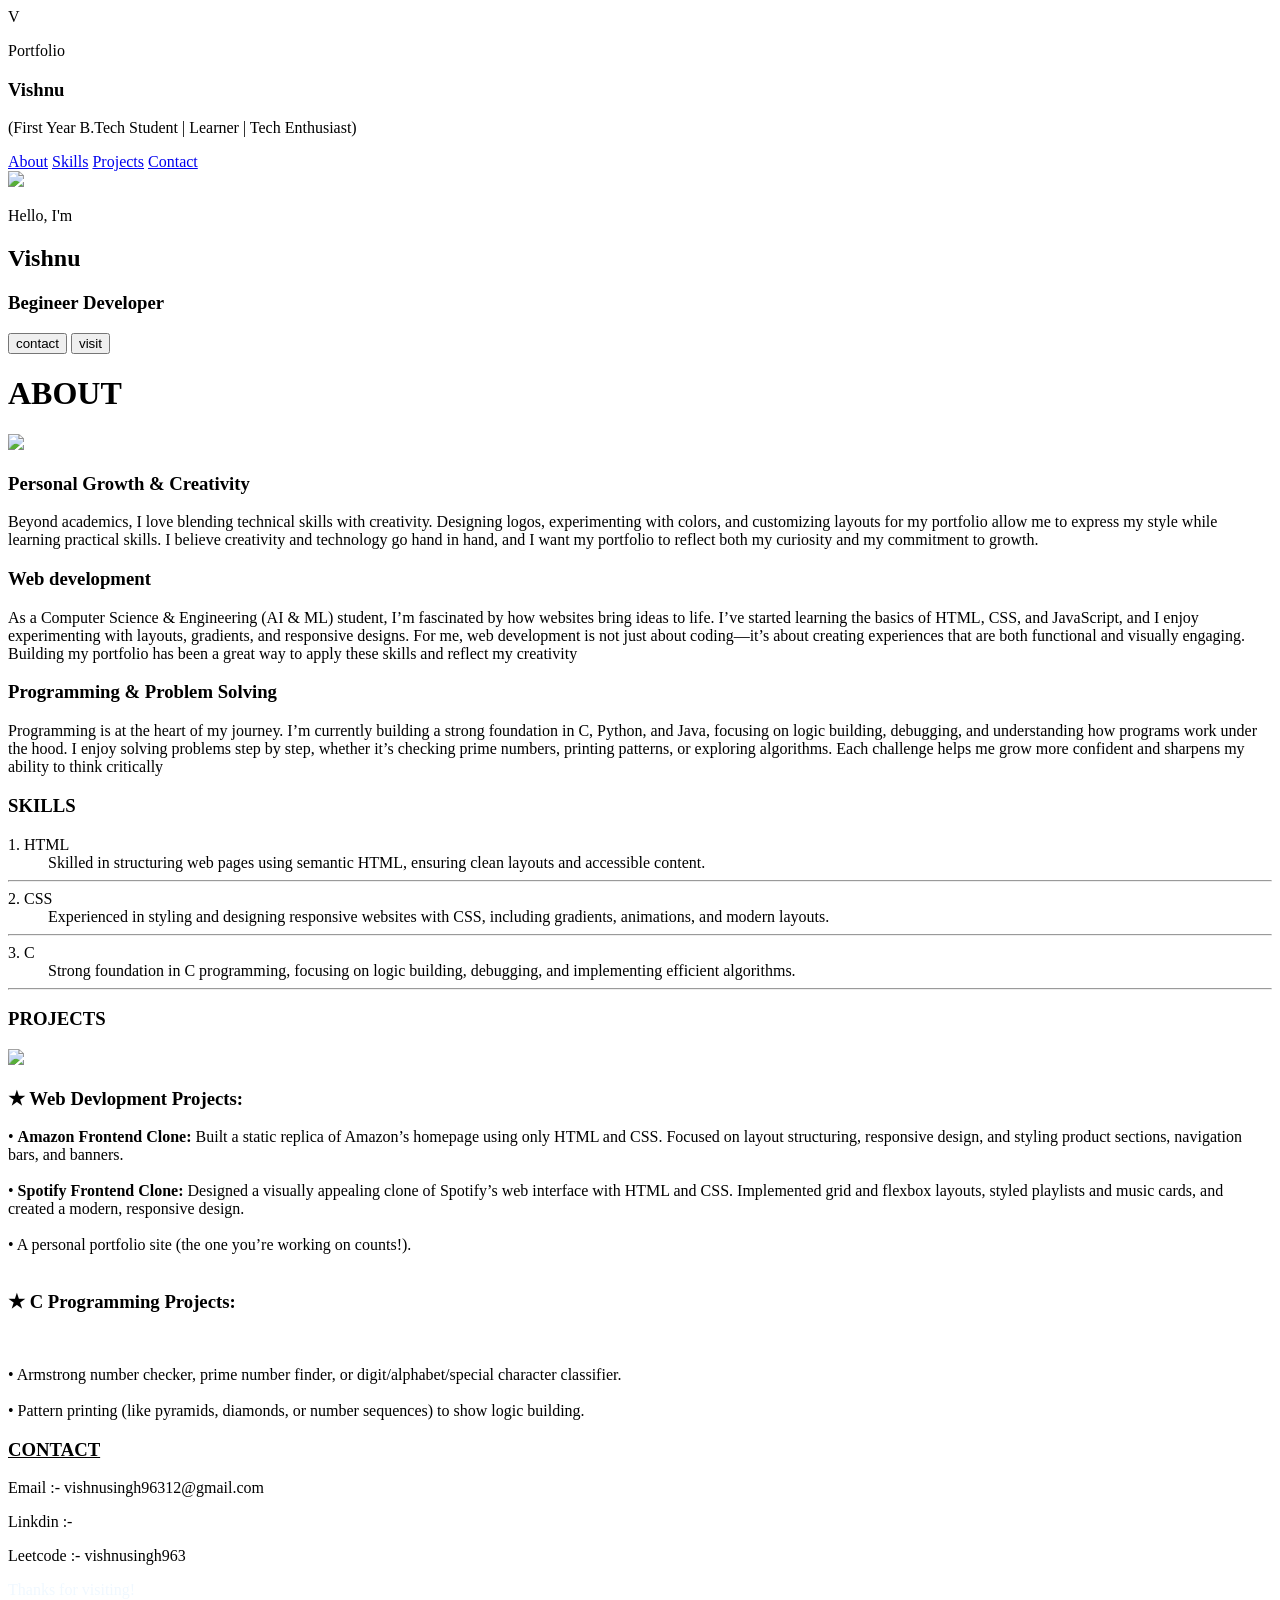
==== index.html @ 3d51f284 "Add files via upload" ====
<!DOCTYPE html>
<html lang="en">
<head>
    <meta charset="UTF-8">
    <meta name="viewport" content="width=device-width, initial-scale=1.0">
    <title>Portfolio</title>
    <link rel="stylesheet" href="portfolio.css">
</head>
<body>
    <!-- nav -->
    <div class="nav">
        <div class="logo">V</div>
        <div class="name">
            <p>Portfolio</p>
            <h3>Vishnu</h3>
            <p>(First Year B.Tech Student | Learner | Tech Enthusiast)</p>
             
        </div>
        <div class="menu">
                <a href="#about">About</a>
                <a href="#skill">Skills</a>
                <a href="#projects">Projects</a>
                <a href="#contact">Contact</a>
        </div>
    </div>
    <!-- port -->
    <div class="content">
        <div class="port">
        <div>
            <img src="profile.jpeg" class="pic">
        </div>
        <div class="A">
            <p>Hello, I'm</p>
            <h2>Vishnu</h2>
            <h3>Begineer Developer</h3>
            <div class="click">
            <button href="#contact">contact</button> <button>visit</button>
            </div>
        </div>
        </div>
    </div>
    <!-- about -->

        
    <div id="about">
        <div class="AS">
    <h1 class="head">ABOUT</h1>
    <!-- img -->
     <img src="side.jpeg" class="side">
     </div>
     <!-- about section -->
      <div class="awt">
        <div class="aiml">
            <h3>Personal Growth & Creativity</h3>
            <p>Beyond academics, I love blending technical skills with creativity. Designing logos, experimenting with colors, and customizing layouts for my portfolio allow me to express my style while learning practical skills. I believe creativity and technology go hand in hand, and I want my portfolio to reflect both my curiosity and my commitment to growth.</p>
        </div>
        <div class="web"> 
            <h3>Web development</h3>
            <p>As a Computer Science & Engineering (AI & ML) student, I’m fascinated by how websites bring ideas to life. I’ve started learning the basics of HTML, CSS, and JavaScript, and I enjoy experimenting with layouts, gradients, and responsive designs. For me, web development is not just about coding—it’s about creating experiences that are both functional and visually engaging. Building my portfolio has been a great way to apply these skills and reflect my creativity</p>
        </div>
        <div class="tech">
            <h3>Programming & Problem Solving</h3>
            <p>Programming is at the heart of my journey. I’m currently building a strong foundation in C, Python, and Java, focusing on logic building, debugging, and understanding how programs work under the hood. I enjoy solving problems step by step, whether it’s checking prime numbers, printing patterns, or exploring algorithms. Each challenge helps me grow more confident and sharpens my ability to think critically</p>
        </div>
        </div>
    </div>

    <!-- skills -->
     <!--  -->
     <div id="skill">
        <h3 class="heads">SKILLS</h3> 
        <div class="S">
            <dl>
      <dt class="x">1. HTML</dt>
      <dd>Skilled in structuring web pages using semantic HTML, ensuring clean layouts and accessible content.</dd><hr>
      <dt class="y">2. CSS</dt>
      <dd>Experienced in styling and designing responsive websites with CSS, including gradients, animations, and modern layouts.</dd><hr>
      <dt class="z">3. C</dt>
      <dd>Strong foundation in C programming, focusing on logic building, debugging, and implementing efficient algorithms.
      </dd><hr>
      </dl>
        </div>
     </div>

     <!-- experience -->

     <div id="projects">
        <div class="ps">
        <h3 class="head">PROJECTS</h3>
        <img src="project.jpeg" class="pro">
        </div>
        
        <div class="P">
            <h3 class="W">★ Web Devlopment Projects:</h3>
            <p>• <strong>Amazon Frontend Clone:</strong> Built a static replica of Amazon’s homepage using only HTML and CSS. Focused on layout structuring, responsive design, and styling product sections, navigation bars, and banners.<br><br>
            • <strong>Spotify Frontend Clone:</strong> Designed a visually appealing clone of Spotify’s web interface with HTML and CSS. Implemented grid and flexbox layouts, styled playlists and music cards, and created a modern, responsive design.<br><br>
            • A personal portfolio site (the one you’re working on counts!).<br><br>
            </p>
            

            <h3 class="W">★ C Programming Projects:</h3><br>
<p>• Armstrong number checker, prime number finder, or digit/alphabet/special character classifier.<br><br>
• Pattern printing (like pyramids, diamonds, or number sequences) to show logic building.</p>


  

        </div>

     </div>


    
     <!-- contact -->
      <div id="contact">
        <h3 class="headss"><u>CONTACT</u></h3>
        <p class="o">Email :-   vishnusingh96312@gmail.com</p>
        <p class="o">Linkdin :- </p>
        <p class="o">Leetcode :- vishnusingh963</p>

      </div>



    <footer>
        <p style="color: aliceblue;">Thanks for visiting!</p>
    </footer>
    <!-- <marquee behaviour="slide" direction="right" class="markquee">Thanks for visiting.</marquee> -->
</body>
</html>
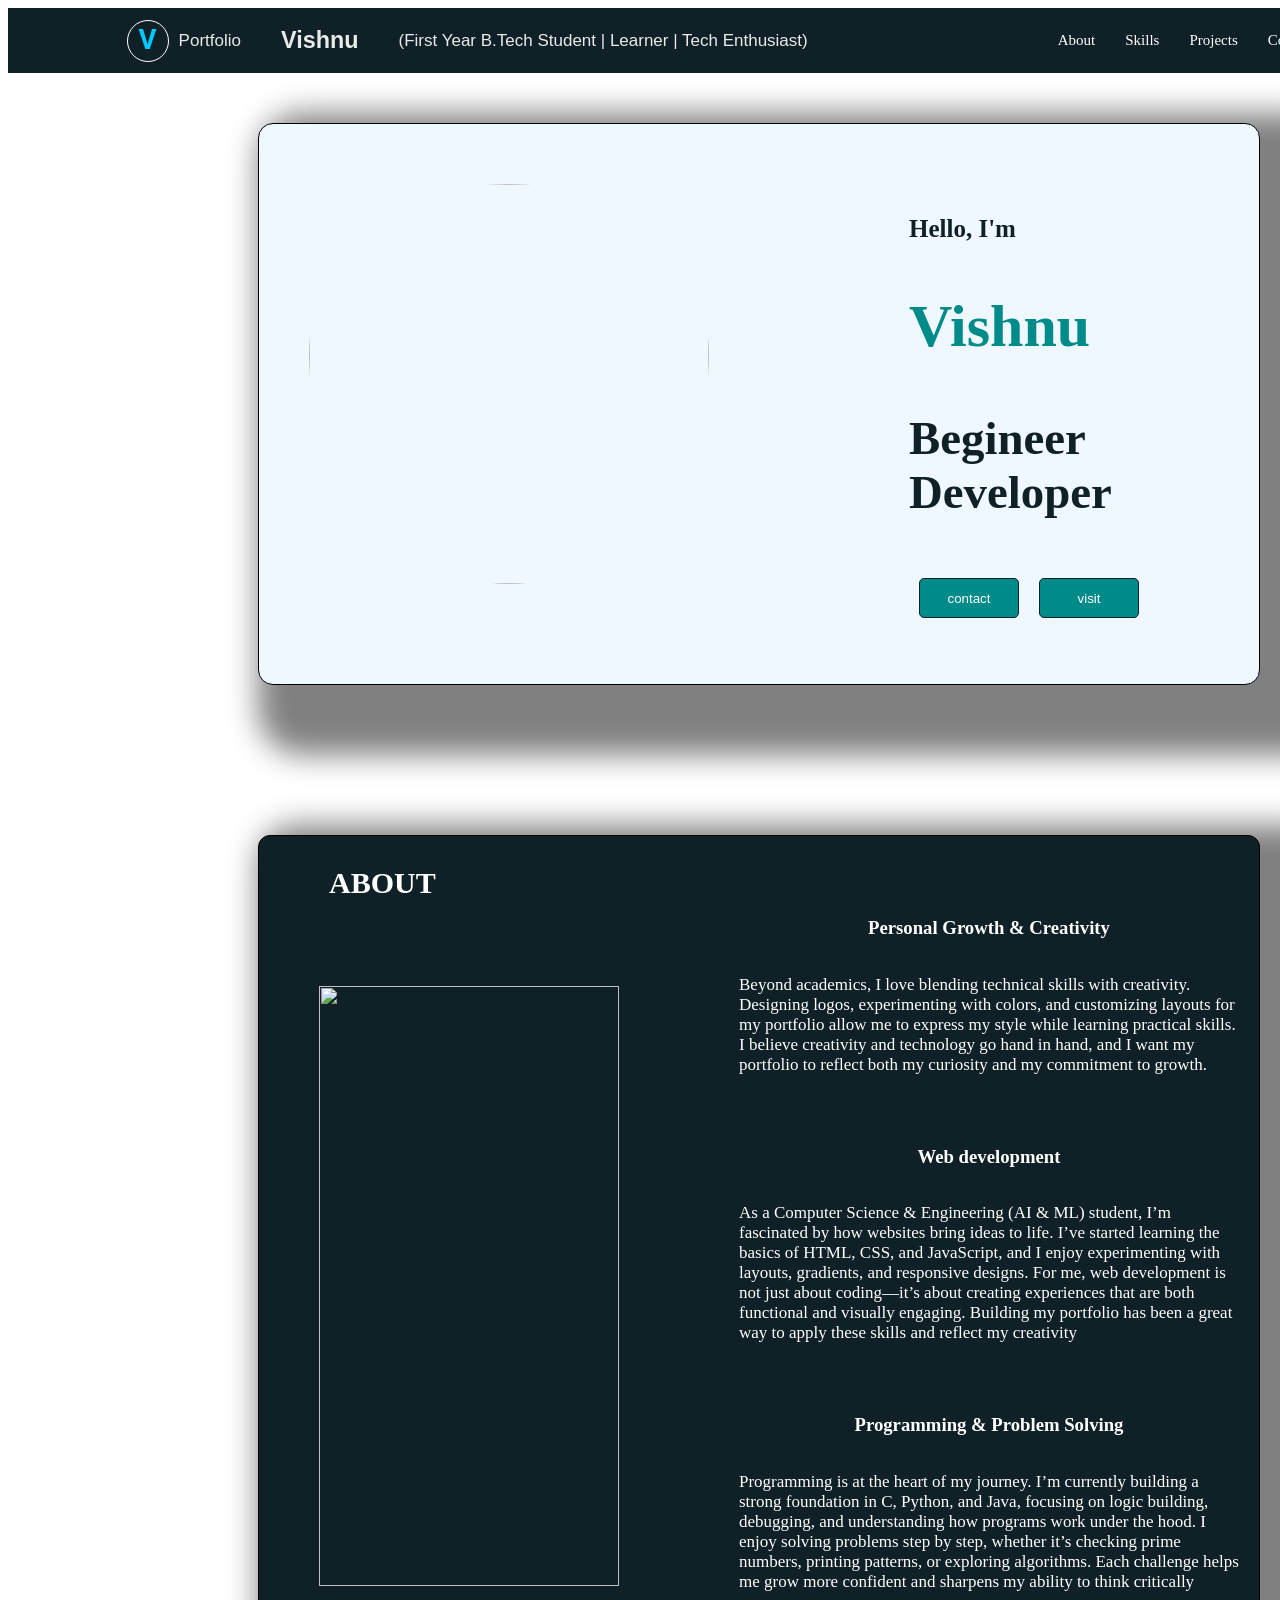
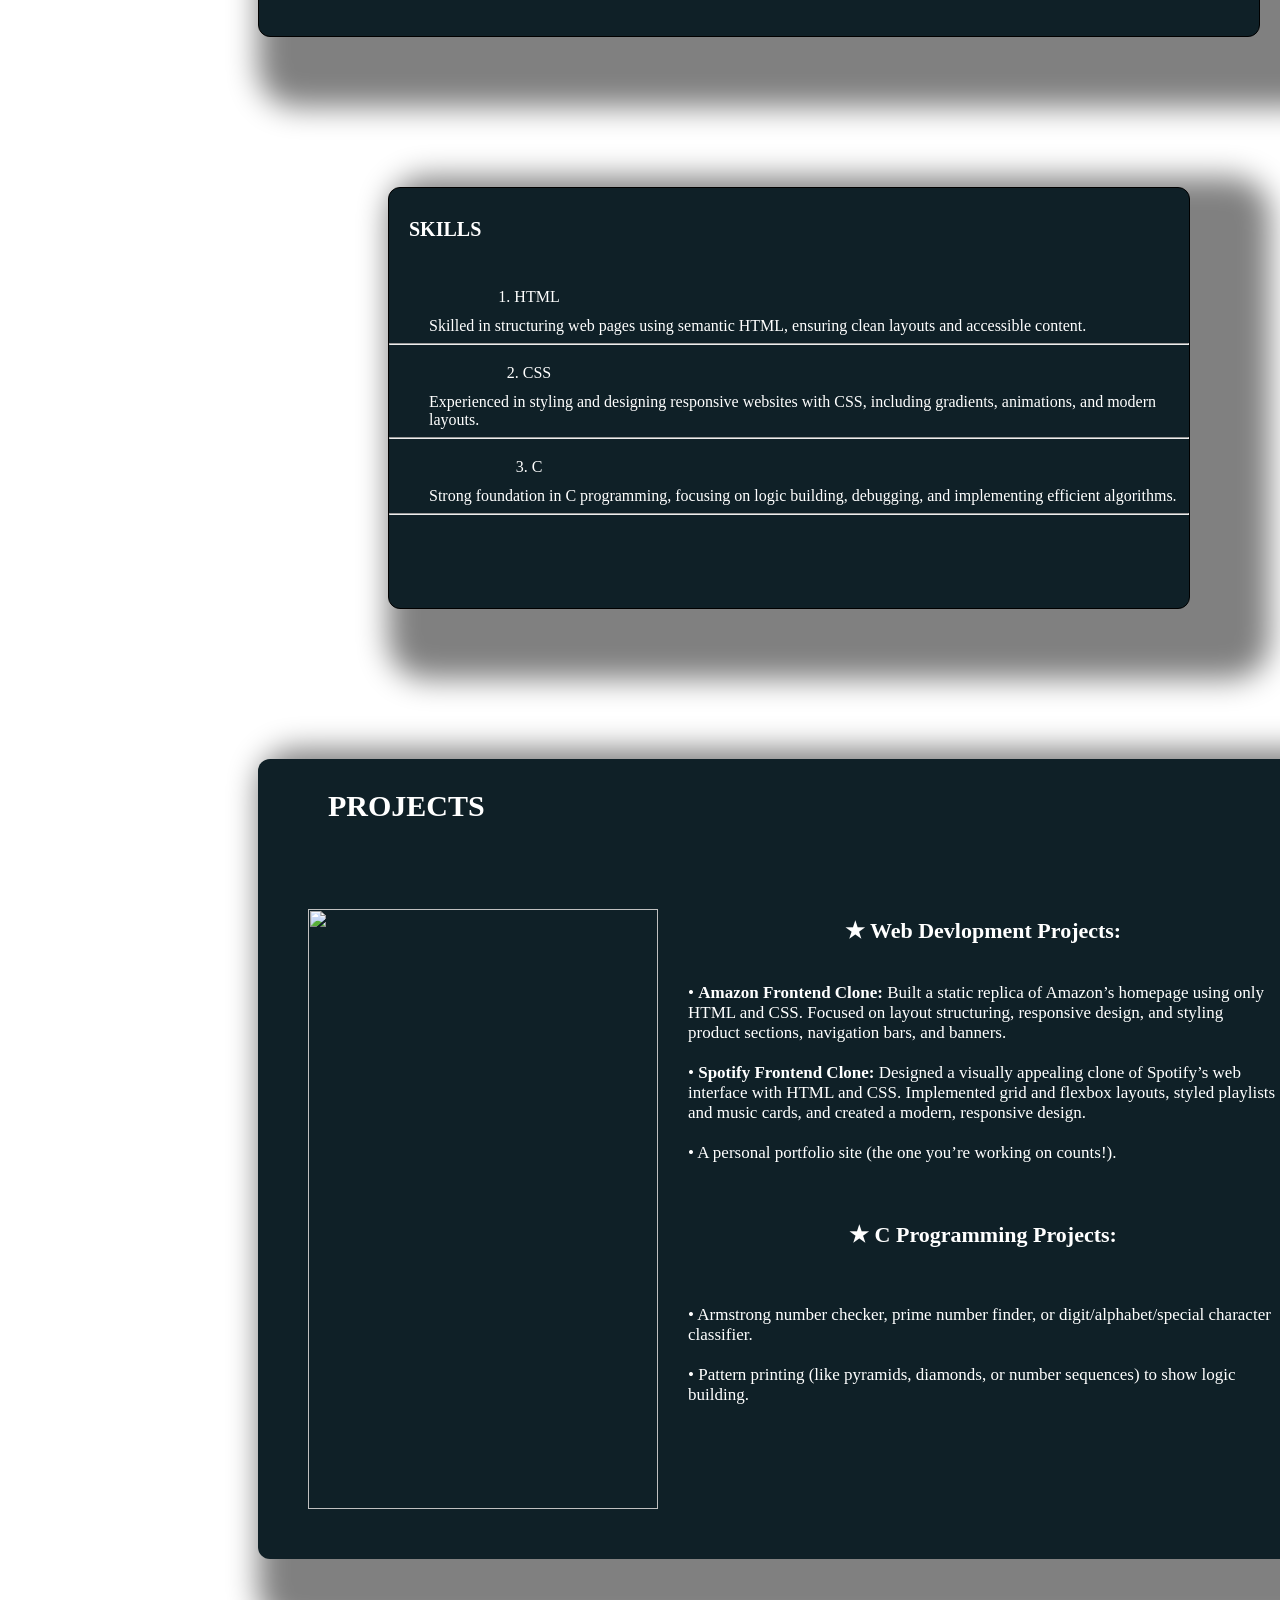
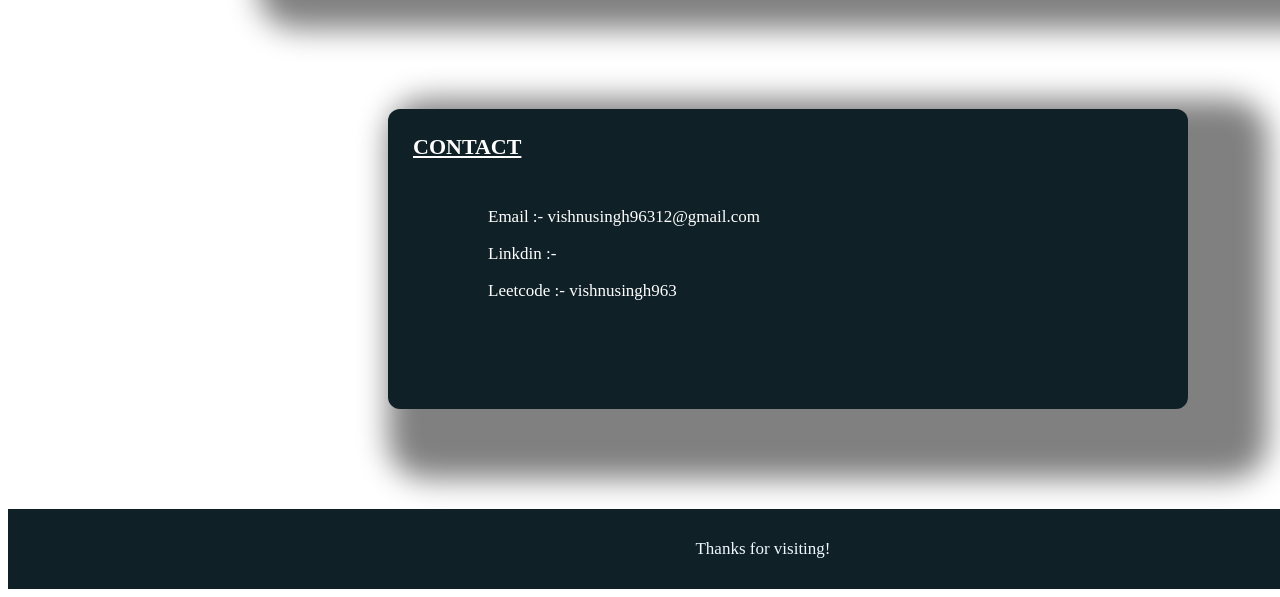
==== commit 3f853c37: "Update index.html" ====
--- a/index.html
+++ b/index.html
@@ -4,7 +4,7 @@
     <meta charset="UTF-8">
     <meta name="viewport" content="width=device-width, initial-scale=1.0">
     <title>Portfolio</title>
-    <link rel="stylesheet" href="portfolio.css">
+    <link rel="stylesheet" href="portfolio/style.css">
 </head>
 <body>
     <!-- nav -->
@@ -128,3 +128,5 @@
     <!-- <marquee behaviour="slide" direction="right" class="markquee">Thanks for visiting.</marquee> -->
 </body>
 </html>
+
+
--- a/portfolio/style.css
+++ b/portfolio/style.css
@@ -0,0 +1,278 @@
+.nav {
+            background-color:#0F2027;
+            color: #EAEAEA;
+            height: 65px;
+            display: inline-flex;
+            flex-direction: row;
+            align-items: center;    
+            justify-content: center;
+            padding-left: 10px;
+            width: 1500px;
+            margin-top: 0px;
+            position: sticky;
+            top: 0;
+        }
+        a {
+            text-decoration: none;
+            color: white;
+            font-size: 15px;
+            padding-right: 15px;
+        }
+        p {
+            padding-right: 0px;
+            font-size: 17px;;
+        }
+        .menu {
+            display: flex;
+            flex-direction: row;
+            gap: 15px;
+            padding-right: 80px;
+        }
+        .menu:hover {
+            cursor: pointer;
+            
+        }
+        .name {
+            display: flex;
+            flex-direction: row;
+            align-items: center;
+            justify-content: center;
+            gap: 40px;
+            padding-left: 10px;
+            padding-right: 250px;
+            font-size: 20px;
+            font-family:'Trebuchet MS', 'Lucida Sans Unicode', 'Lucida Grande', 'Lucida Sans', Arial, sans-serif;
+        }
+        .logo {
+            font-size: 30px;
+            color: #00C9FF;
+            font-weight: bold;
+            font-family:'Courier New', Courier, monospace;
+            border: 1px solid white;
+            border-radius: 50%;
+            height: 40px;
+            width: 40px;
+            display: flex;
+            align-items: center;    
+            justify-content: center;
+            background-color: #0F2027;
+            }
+
+            .pic{
+                padding-top: 60px;
+                border: 1px transparent;
+                border-radius: 50%;
+                height: 400px;
+                width: 400px;
+                /* object-fit: cover; */
+                margin-bottom: 100px;
+            }
+            /* .pic:hover {
+                /* box-shadow: 5px 5px 5px 5px black; */
+                /* height: 410px; */
+                /* width: 410px; 
+            } */
+
+            .port {
+                display: flex;
+                width: 1000px;
+                justify-content: center;
+                align-items: center;
+                margin-top: 50px;
+                margin-left: 250px;
+                border: 0.5px solid black;
+                border-radius: 15px;
+                background-color: aliceblue;
+                box-shadow: 40px 30px 30px 40px grey;
+            }
+            .A {
+                padding-left: 200px;
+                width: 300px;
+                color:#0F2027;
+                font-weight: bolder;
+                font-size: 40px;
+            }
+
+            .A h2{
+                color:darkcyan;
+            }
+
+            .A p{
+                font-size: 25px;
+            }
+
+
+            button{
+                margin-left: 10px;
+                background-color:darkcyan;
+                border: 1px solid #0F2027;
+                border-radius: 5px;
+                color:white;
+                height: 40px;
+                width: 100px;
+            }
+            #about{
+                height: 800px;
+                width: 1000px;
+                margin-left: 250px;
+                border: 0.5px solid black;
+                border-radius: 12px;
+                display: flex;
+                flex-direction: row;
+                margin-top: 150px;
+                background-color: #0F2027;
+                box-shadow: 40px 30px 30px 40px grey;
+                
+
+            }
+            .head {
+                font-family: 'Times New Roman', Times, serif;
+                font-weight: bolder;
+                font-size: 30px;
+                color: white;
+                padding: 30px;
+                padding-left: 70px;
+                margin: 0px;
+                height: 50px; 
+            }
+            .side {
+                height: 600px;
+                width: 300px;
+                margin-left: 60px;
+                margin-top: 40px;
+            }
+            .awt {
+                display: flex;
+                flex-direction: column;
+                justify-content: center;
+                align-items: center;
+                margin: 100px;
+            }
+
+            .aiml, .web, .tech {
+                width: 500px;
+                height: 250px;
+                border: 0.5px transparent;
+                margin-top: 35px;
+                color: white;
+                display: flex;
+                flex-direction: column;
+                align-items: center;
+                justify-content: center;
+                padding-left: 20px;
+            }
+            .aiml:hover, .web:hover, .tech:hover{
+                border: 0.1px solid white;
+                background-color: #2A3F47;
+                /* font-size: 12px; */
+                /* width: 550px; */
+                /* height: 300px; */
+            }
+           
+            #skill{
+                margin-top: 150px;
+                height: 420px;
+                width:  800px;
+                border: 0.5px solid black;
+                border-radius: 12px;
+                margin-left: 380px;
+                background-color: #0F2027;
+                box-shadow: 40px 30px 30px 40px grey;
+            }
+            .heads {
+                font-size: 20px;
+                color: white;
+                padding-top: 10px;
+                padding-left: 20px;
+            }
+            .S {
+                display: flex;
+                flex-direction: column;
+                align-items: center;
+                justify-content: space-around;
+                color: white;
+            }
+            .x, .y, .z{
+                height: 40px;
+                width: 80px;
+                border: 1px transparent;
+                display: flex;
+                align-items: center;
+                justify-content: center;
+                padding-left: 100px;
+                padding-right: 100px; 
+            }
+            /* dt {
+                padding-left: 100px;
+                padding-right: 100px; 
+            } */
+            .x:hover, .y:hover, .z:hover{
+                border: 0.2px solid white;
+                font-size: 14px;
+                background-color: #2A3F47;
+            }
+
+            /* contact */
+
+            #contact{
+                height: 300px;
+                width: 800px;
+                background-color:#0F2027;
+                border: 1px transparent;
+                border-radius: 12px;
+                margin-top: 150px;
+                margin-left: 380px;
+                box-shadow: 40px 30px 30px 40px grey;
+                color: white;
+            }
+            .headss{
+                padding: 25px;
+                font-size: 22px;
+            }
+
+            .o {
+                color: white;
+                margin-left: 100px;
+            }
+
+            #projects{
+                height: 800px;
+                width: 1050px;
+                background-color:#0F2027;
+                border: 1px transparent;
+                border-radius: 12px;
+                margin-top: 150px;
+                margin-left: 250px;
+                box-shadow: 40px 30px 30px 40px grey;
+                color: white;
+                display: flex;
+                flex-direction: row;
+            }
+            .pro{
+                padding-top: 40px;
+                padding-left: 50px;
+                height: 600px;
+                width: 350px;
+            }
+            .P{
+                display: flex;
+                flex-direction: column;
+                align-items: center;
+                justify-content: center;
+                padding: 30px;
+            }
+            .W{
+                font-size: 22px;
+            }
+
+            footer {
+                margin-top: 100px;
+                /* position: fixed; */
+                bottom: 0px;
+                height: 80px;
+                width: 1510px;
+                background-color: #0F2027;
+                display: flex;
+                align-items: center;
+                justify-content: center;
+            }
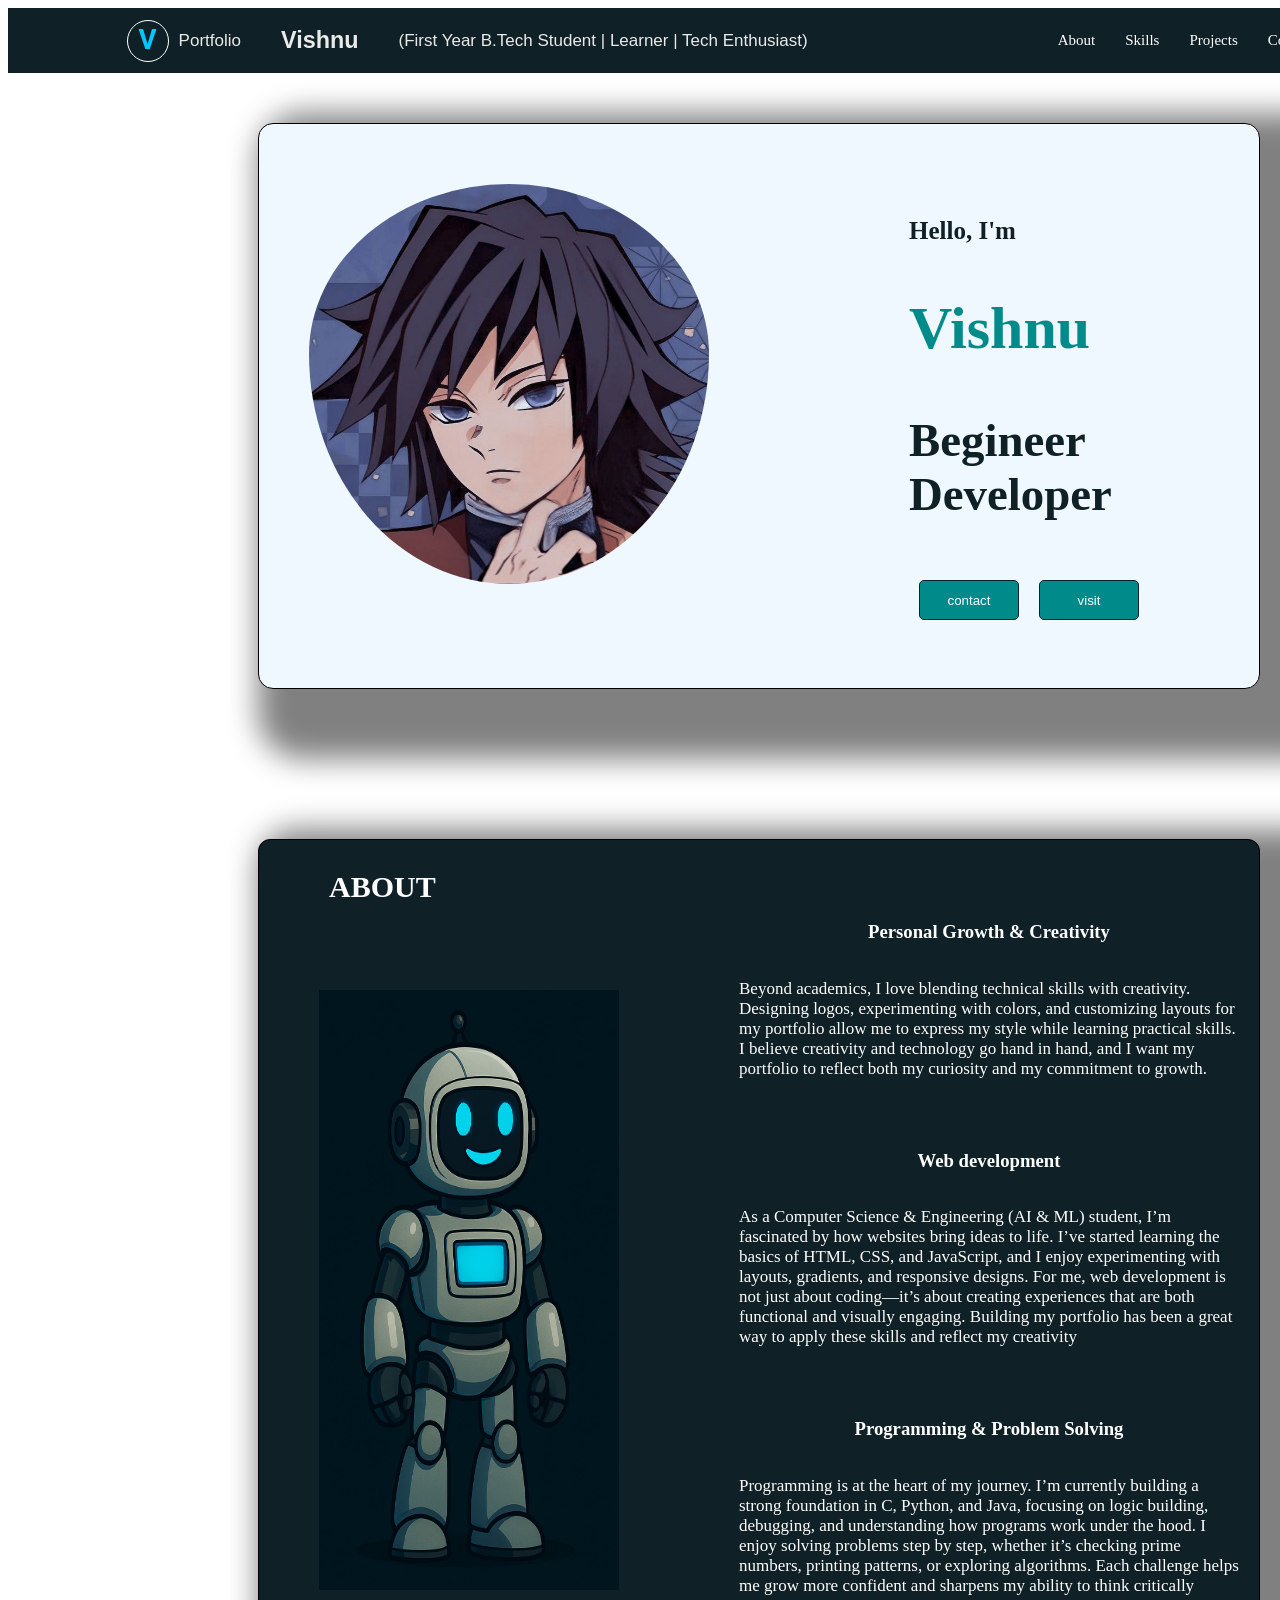
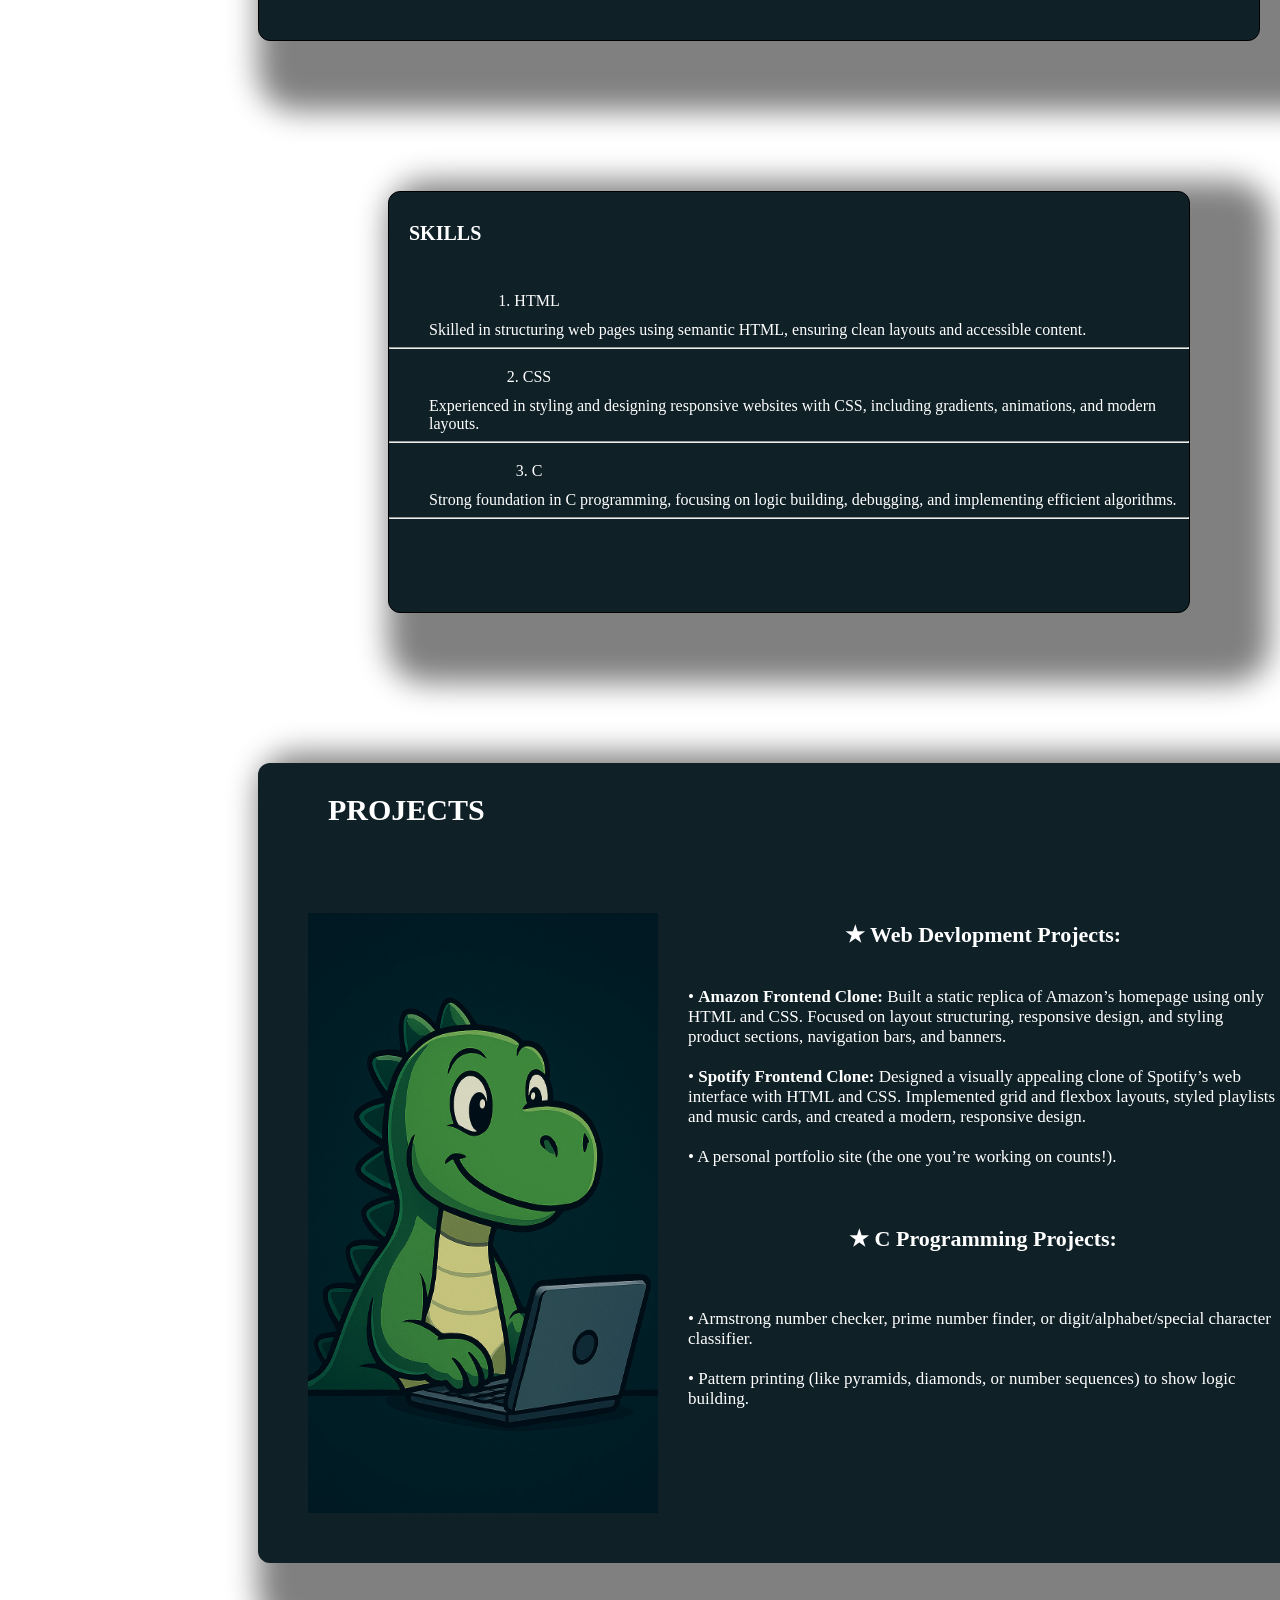
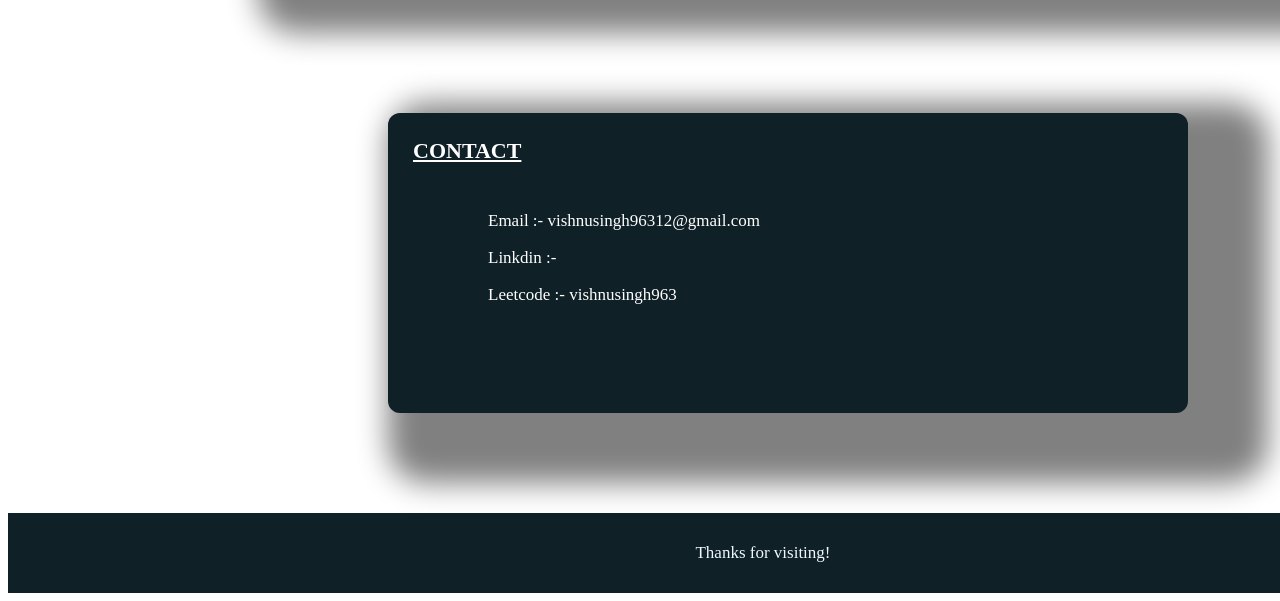
==== commit df8e0370: "Update index.html" ====
--- a/index.html
+++ b/index.html
@@ -27,7 +27,7 @@
     <div class="content">
         <div class="port">
         <div>
-            <img src="profile.jpeg" class="pic">
+            <img src="portfolio/profile.jpeg" class="pic">
         </div>
         <div class="A">
             <p>Hello, I'm</p>
@@ -46,7 +46,7 @@
         <div class="AS">
     <h1 class="head">ABOUT</h1>
     <!-- img -->
-     <img src="side.jpeg" class="side">
+     <img src="portfolio/side.jpeg" class="side">
      </div>
      <!-- about section -->
       <div class="awt">
@@ -87,7 +87,7 @@
      <div id="projects">
         <div class="ps">
         <h3 class="head">PROJECTS</h3>
-        <img src="project.jpeg" class="pro">
+        <img src="portfolio/project.jpeg" class="pro">
         </div>
         
         <div class="P">
@@ -130,3 +130,4 @@
 </html>
 
 
+
